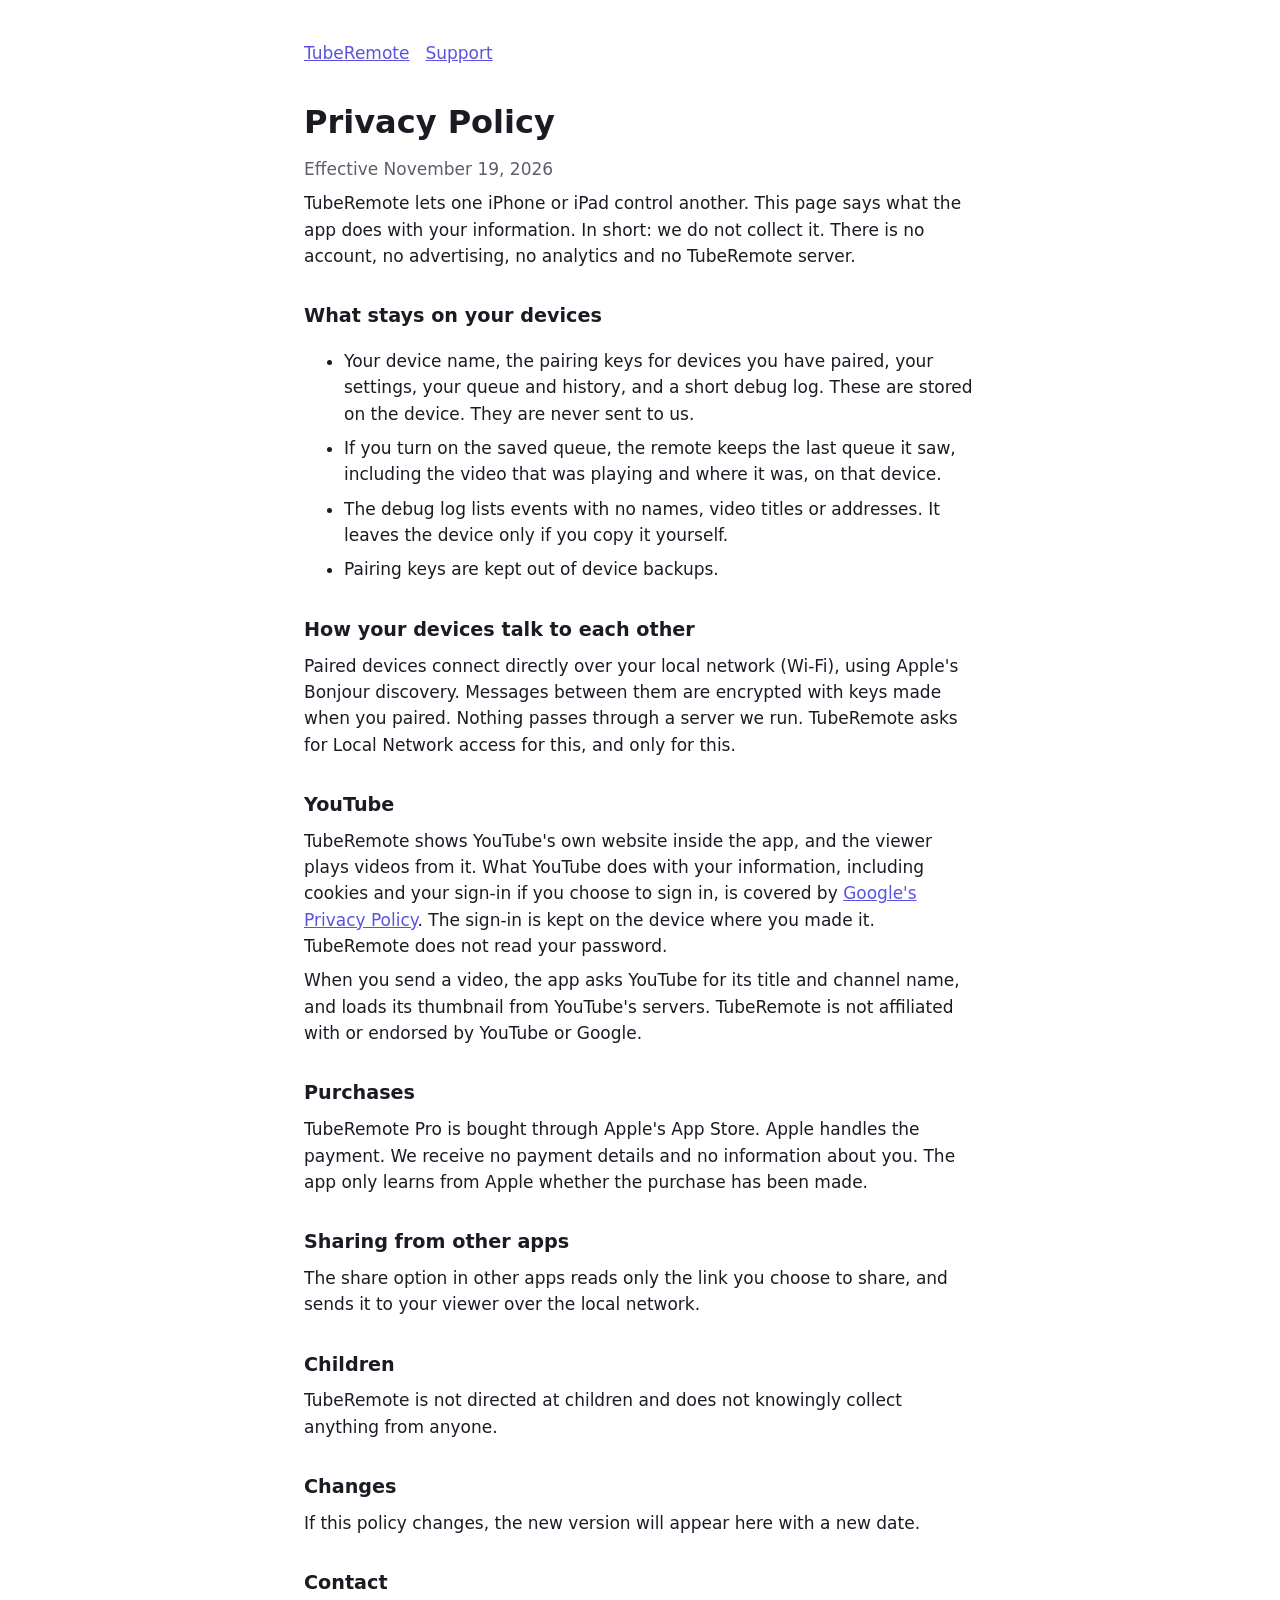
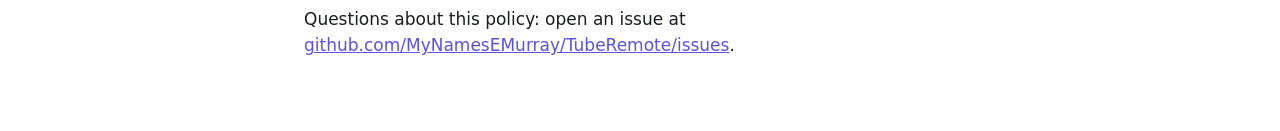
==== site/privacy/index.html @ 8b519c2a "Website: privacy policy and support pages Plain static pages in site/. The privacy policy states wha" ====
<!doctype html>
<html lang="en">
<head>
<meta charset="utf-8">
<meta name="viewport" content="width=device-width, initial-scale=1">
<title>TubeRemote Privacy Policy</title>
<link rel="stylesheet" href="../style.css">
</head>
<body>
<main>
<nav><a href="../">TubeRemote</a><a href="../support/">Support</a></nav>
<h1>Privacy Policy</h1>
<p class="muted">Effective November 19, 2026</p>

<p>TubeRemote lets one iPhone or iPad control another. This page says what the app does with your information. In short: we do not collect it. There is no account, no advertising, no analytics and no TubeRemote server.</p>

<h2>What stays on your devices</h2>
<ul>
<li>Your device name, the pairing keys for devices you have paired, your settings, your queue and history, and a short debug log. These are stored on the device. They are never sent to us.</li>
<li>If you turn on the saved queue, the remote keeps the last queue it saw, including the video that was playing and where it was, on that device.</li>
<li>The debug log lists events with no names, video titles or addresses. It leaves the device only if you copy it yourself.</li>
<li>Pairing keys are kept out of device backups.</li>
</ul>

<h2>How your devices talk to each other</h2>
<p>Paired devices connect directly over your local network (Wi-Fi), using Apple's Bonjour discovery. Messages between them are encrypted with keys made when you paired. Nothing passes through a server we run. TubeRemote asks for Local Network access for this, and only for this.</p>

<h2>YouTube</h2>
<p>TubeRemote shows YouTube's own website inside the app, and the viewer plays videos from it. What YouTube does with your information, including cookies and your sign-in if you choose to sign in, is covered by <a href="https://policies.google.com/privacy">Google's Privacy Policy</a>. The sign-in is kept on the device where you made it. TubeRemote does not read your password.</p>
<p>When you send a video, the app asks YouTube for its title and channel name, and loads its thumbnail from YouTube's servers. TubeRemote is not affiliated with or endorsed by YouTube or Google.</p>

<h2>Purchases</h2>
<p>TubeRemote Pro is bought through Apple's App Store. Apple handles the payment. We receive no payment details and no information about you. The app only learns from Apple whether the purchase has been made.</p>

<h2>Sharing from other apps</h2>
<p>The share option in other apps reads only the link you choose to share, and sends it to your viewer over the local network.</p>

<h2>Children</h2>
<p>TubeRemote is not directed at children and does not knowingly collect anything from anyone.</p>

<h2>Changes</h2>
<p>If this policy changes, the new version will appear here with a new date.</p>

<h2>Contact</h2>
<p>Questions about this policy: open an issue at <a href="https://github.com/MyNamesEMurray/TubeRemote/issues">github.com/MyNamesEMurray/TubeRemote/issues</a>.</p>
</main>
</body>
</html>
---- site/style.css ----
:root { color-scheme: light dark; --bg: #fff; --fg: #1b1b24; --muted: #5d5d6b; --accent: #5b52e0; }
@media (prefers-color-scheme: dark) { :root { --bg: #0e0e14; --fg: #ececf3; --muted: #a3a3b3; --accent: #9d97ff; } }
body { margin: 0; background: var(--bg); color: var(--fg); font: 17px/1.55 -apple-system, system-ui, "Segoe UI", sans-serif; }
main { max-width: 42rem; margin: 0 auto; padding: 2.5rem 1.25rem 4rem; }
h1 { font-size: 2rem; margin: 0 0 .25rem; }
h2 { font-size: 1.2rem; margin: 2rem 0 .25rem; }
p, li { margin: .5rem 0; }
.muted { color: var(--muted); }
a { color: var(--accent); }
nav { margin-bottom: 2rem; }
nav a { margin-right: 1rem; }
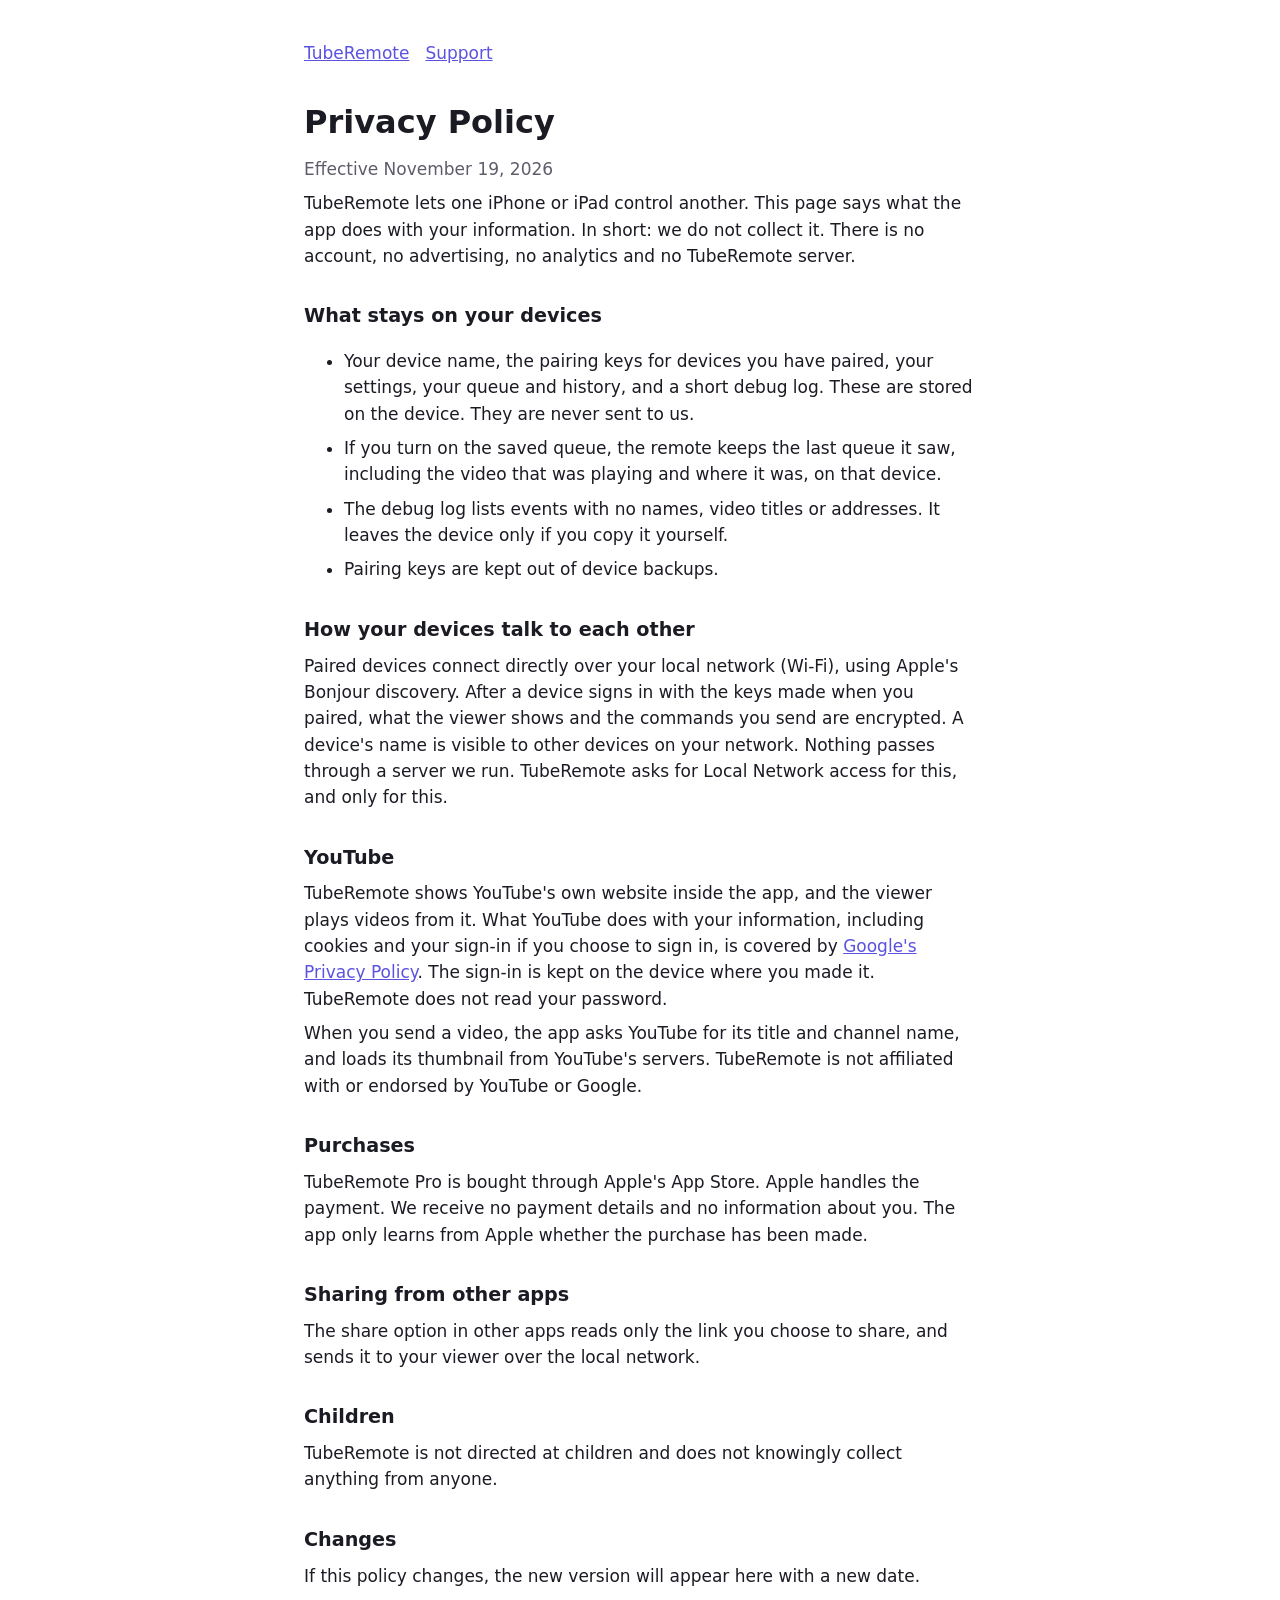
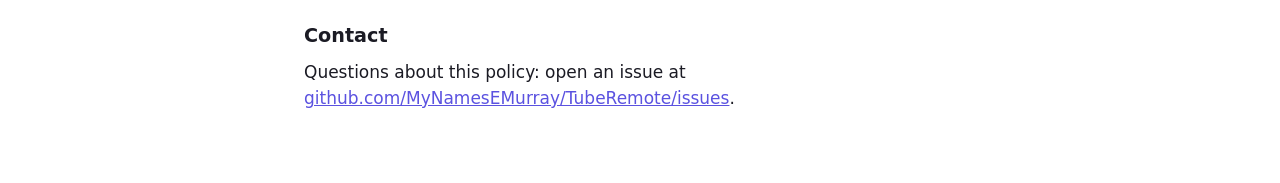
==== commit f3928e11: "Audit fixes: privacy manifest, safer screenshot upload, shared Xcode action, queue edge cases Co-Aut" ====
--- a/site/privacy/index.html
+++ b/site/privacy/index.html
@@ -23,7 +23,7 @@
 </ul>
 
 <h2>How your devices talk to each other</h2>
-<p>Paired devices connect directly over your local network (Wi-Fi), using Apple's Bonjour discovery. Messages between them are encrypted with keys made when you paired. Nothing passes through a server we run. TubeRemote asks for Local Network access for this, and only for this.</p>
+<p>Paired devices connect directly over your local network (Wi-Fi), using Apple's Bonjour discovery. After a device signs in with the keys made when you paired, what the viewer shows and the commands you send are encrypted. A device's name is visible to other devices on your network. Nothing passes through a server we run. TubeRemote asks for Local Network access for this, and only for this.</p>
 
 <h2>YouTube</h2>
 <p>TubeRemote shows YouTube's own website inside the app, and the viewer plays videos from it. What YouTube does with your information, including cookies and your sign-in if you choose to sign in, is covered by <a href="https://policies.google.com/privacy">Google's Privacy Policy</a>. The sign-in is kept on the device where you made it. TubeRemote does not read your password.</p>
